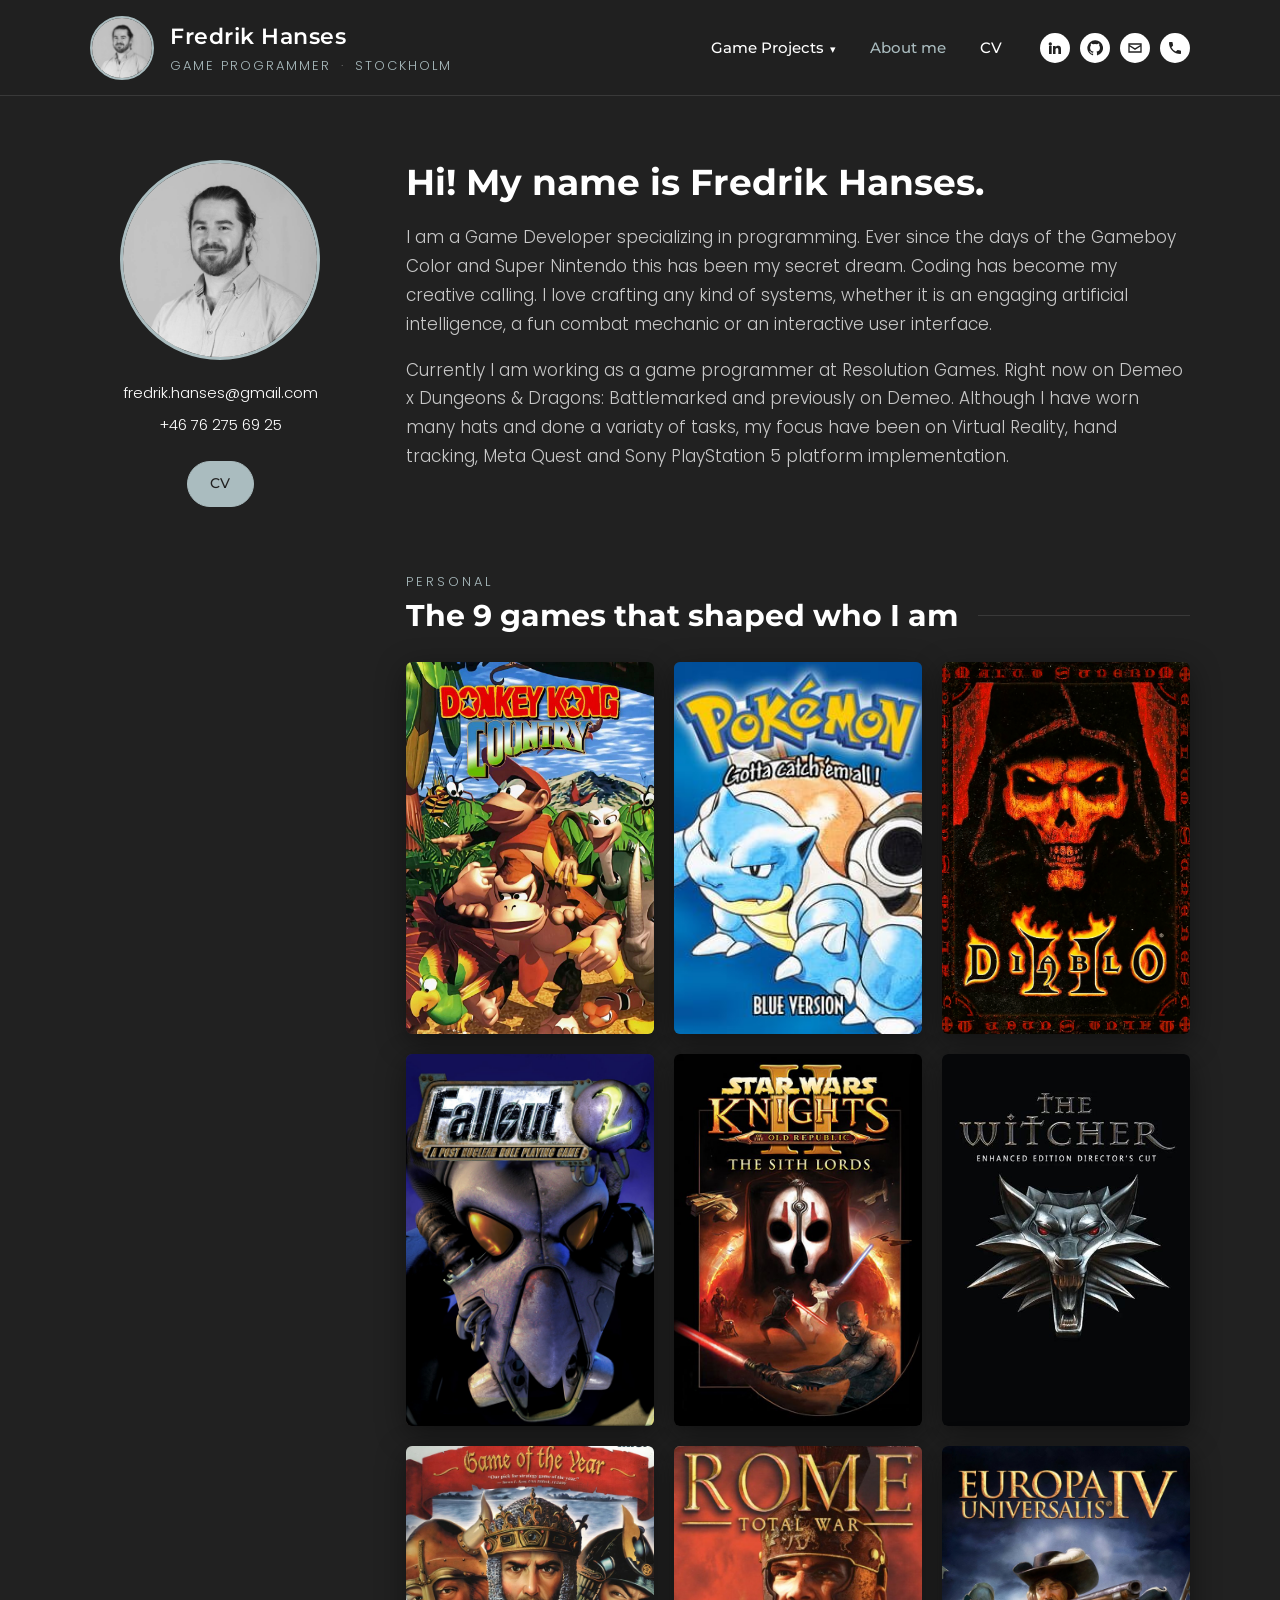
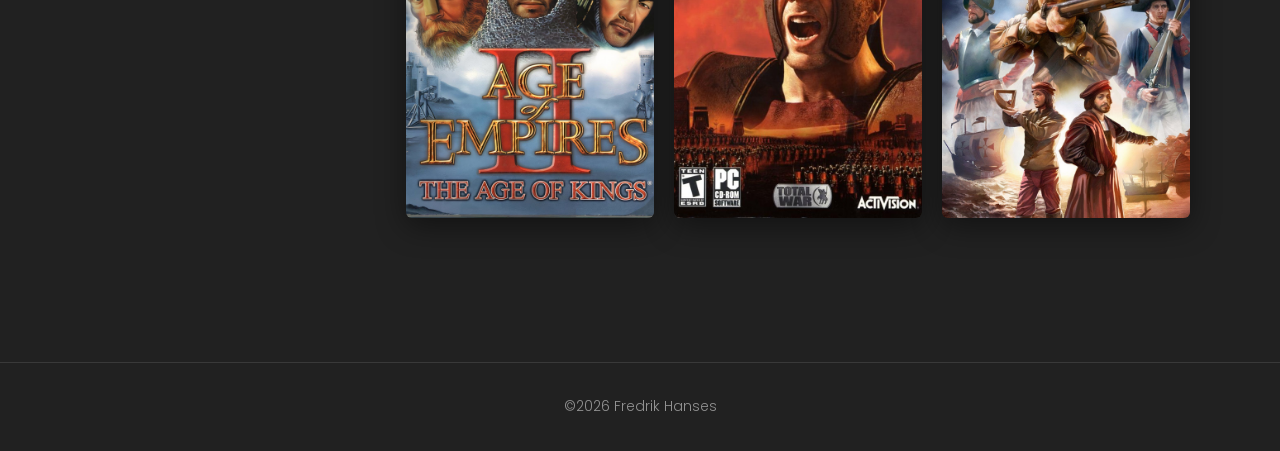
==== about.html @ f8fc28bd "Initial site Co-Authored-By: Claude Opus 5.5 <noreply@anthropic.com> Claude-Session: https://claude." ====
<!DOCTYPE html>
<html lang="en">
<head>
  <meta charset="utf-8">
  <meta name="viewport" content="width=device-width, initial-scale=1">
  <title>About me | Fredrik Hanses</title>
  <meta name="description" content="Studying Video Game Development at Futuregames in Stockholm, Sweden.">
  <link rel="preconnect" href="https://fonts.googleapis.com">
  <link rel="preconnect" href="https://fonts.gstatic.com" crossorigin>
  <link href="https://fonts.googleapis.com/css2?family=Montserrat:wght@400;500;600;700&family=Poppins:wght@200;300;400;600&display=swap" rel="stylesheet">
  <link rel="stylesheet" href="css/style.css">
</head>
<body>
  <div id="site-header"></div>

  <main class="container about">
    <aside class="about-card">
      <img src="assets/images/avatar.jpg" alt="Fredrik Hanses">
      <div class="contact">
        <a href="mailto:fredrik.hanses@gmail.com?subject=Interesting%20Portfolio">fredrik.hanses@gmail.com</a>
        <a href="tel:+46762756925">+46 76 275 69 25</a>
      </div>
      <a class="btn btn-solid" href="assets/cv.pdf" target="_blank" rel="noopener">CV</a>
    </aside>

    <section class="about-text">
      <h1>Hi! My name is Fredrik Hanses.</h1>
      <p>I am a Game Developer specializing in programming. Ever since the days of the Gameboy Color and Super Nintendo this has been my secret dream. Coding has become my creative calling. I love crafting any kind of systems, whether it is an engaging artificial intelligence, a fun combat mechanic or an interactive user interface.</p>
      <p>Currently I am working as a game programmer at Resolution Games. Right now on Demeo x Dungeons &amp; Dragons: Battlemarked and previously on Demeo. Although I have worn many hats and done a variaty of tasks, my focus have been on Virtual Reality, hand tracking, Meta Quest and Sony PlayStation 5 platform implementation.</p>
    </section>

    <section class="my9games" id="my9games">
      <header class="section-head">
        <p class="eyebrow">Personal</p>
        <h2 class="section-title">The 9 games that shaped who I am</h2>        
      </header>
      <div class="project-grid cols-3">
        <figure class="project-card cover"><img src="assets/images/my9games/donkeykongcountry.jpg" alt="Donkey Kong Country cover"><figcaption class="card-label"><h3>Donkey Kong Country</h3></figcaption></figure>
        <figure class="project-card cover"><img src="assets/images/my9games/pokemonblue.png" alt="Pokémon Blue Version cover"><figcaption class="card-label"><h3>Pokémon Blue Version</h3></figcaption></figure>
        <figure class="project-card cover"><img src="assets/images/my9games/diablo2.png" alt="Diablo II cover"><figcaption class="card-label"><h3>Diablo II</h3></figcaption></figure>
        <figure class="project-card cover"><img src="assets/images/my9games/fallout2.jpg" alt="Fallout 2 cover"><figcaption class="card-label"><h3>Fallout 2</h3></figcaption></figure>
        <figure class="project-card cover"><img src="assets/images/my9games/kotor2.jpg" alt="Star Wars: Knights of the Old Republic II cover"><figcaption class="card-label"><h3>Star Wars: Knights of the Old Republic II: The Sith Lords</h3></figcaption></figure>
        <figure class="project-card cover"><img src="assets/images/my9games/witcher.jpg" alt="The Witcher cover"><figcaption class="card-label"><h3>The Witcher: Enhanced Edition Director's Cut</h3></figcaption></figure>
        <figure class="project-card cover"><img src="assets/images/my9games/ageofempires2.jpg" alt="Age of Empires II: The Age of Kings cover"><figcaption class="card-label"><h3>Age of Empires II: The Age of Kings</h3></figcaption></figure>
        <figure class="project-card cover"><img src="assets/images/my9games/rometotalwar.jpg" alt="Rome: Total War cover"><figcaption class="card-label"><h3>Rome: Total War</h3></figcaption></figure>
        <figure class="project-card cover"><img src="assets/images/my9games/europauniversalis4.jpg" alt="Europa Universalis IV cover"><figcaption class="card-label"><h3>Europa Universalis IV</h3></figcaption></figure>
      </div>
    </section>
  </main>

  <div id="site-footer"></div>
  <script src="js/site.js"></script>
</body>
</html>
---- css/style.css ----
/* ==========================================================================
   Fredrik Hanses – portfolio
   Palette and fonts mirror the original Wix theme.
   ========================================================================== */

:root {
  --bg: #212121;
  --bg-raised: #2b2b2b;
  --bg-card: #303030;
  --text: #ffffff;
  --text-muted: #c8c8c8;
  --text-dim: #919191;
  --accent: #aabcbf;
  --accent-strong: #4793a3;
  --accent-light: #90c4cf;
  --border: #393939;

  --font-body: "Poppins", sans-serif;
  --font-heading: "Montserrat", sans-serif;

  --header-h: 96px;
  --max-w: 1100px;
  --radius: 6px;
  --shadow: 0 8px 30px rgba(0, 0, 0, .45);
}

*, *::before, *::after { box-sizing: border-box; }

html { scroll-behavior: smooth; scroll-padding-top: calc(var(--header-h) + 16px); }

body {
  margin: 0;
  background: var(--bg);
  color: var(--text);
  font-family: var(--font-body);
  font-weight: 300;
  line-height: 1.7;
  -webkit-font-smoothing: antialiased;
}

img, video { max-width: 100%; display: block; }
a { color: inherit; text-decoration: none; }
h1, h2, h3, h4 { font-family: var(--font-heading); line-height: 1.25; margin: 0 0 .5em; }
p { margin: 0 0 1em; }
button { font: inherit; color: inherit; }

.container { width: min(var(--max-w), 100% - 40px); margin-inline: auto; }

/* ---------- Missing asset placeholders ---------- */
.missing-asset {
  position: relative;
  background: repeating-linear-gradient(45deg, #2a2a2a 0 12px, #262626 12px 24px);
  border: 1px dashed #555;
  min-height: 120px;
}
.missing-asset::after {
  content: attr(data-missing);
  position: absolute; inset: 0;
  display: grid; place-items: center;
  padding: 8px; text-align: center;
  font-size: 12px; color: var(--text-dim);
  word-break: break-all;
}
img.missing-asset { color: transparent; }
/* A video that failed to load keeps its poster; show a small badge instead of a full overlay. */
.media.missing-asset { min-height: 0; border: 0; }
.media.missing-asset::after {
  inset: 10px auto auto 10px; display: block; padding: 4px 8px;
  background: rgba(0, 0, 0, .75); border-radius: 4px; z-index: 1;
}

/* ==========================================================================
   Header
   ========================================================================== */
.site-header {
  position: sticky; top: 0; z-index: 50;
  height: var(--header-h);
  background: rgba(33, 33, 33, .96);
  backdrop-filter: blur(6px);
  border-bottom: 1px solid var(--border);
}
.site-header .container {
  height: 100%;
  display: flex; align-items: center; gap: 24px;
}

.brand { display: flex; align-items: center; gap: 16px; }
.brand-avatar {
  width: 64px; height: 64px; border-radius: 50%;
  object-fit: cover; border: 2px solid var(--accent);
}
.brand-name { font-family: var(--font-heading); font-size: 22px; font-weight: 600; letter-spacing: .5px; }
.brand-sub { display: flex; gap: 10px; font-size: 13px; color: var(--accent); text-transform: uppercase; letter-spacing: 2px; }
.brand-sub span + span::before { content: "·"; margin-right: 10px; color: var(--text-dim); }

.main-nav { margin-left: auto; }
.main-nav > ul { list-style: none; margin: 0; padding: 0; display: flex; gap: 6px; align-items: center; }
.main-nav a, .main-nav .nav-toggle {
  display: block; padding: 8px 14px;
  font-family: var(--font-heading); font-size: 15px; font-weight: 500;
  background: none; border: 0; cursor: pointer;
  transition: color .2s;
}
.main-nav a:hover, .main-nav .nav-toggle:hover, .main-nav a.active { color: var(--accent); }

.has-dropdown { position: relative; }
.nav-toggle::after { content: "▾"; margin-left: 6px; font-size: 11px; }
.dropdown {
  position: absolute; top: 100%; left: 0; min-width: 200px;
  list-style: none; margin: 0; padding: 8px 0;
  background: var(--bg-raised); border: 1px solid var(--border); border-radius: var(--radius);
  box-shadow: var(--shadow);
  opacity: 0; visibility: hidden; transform: translateY(6px);
  transition: opacity .2s, transform .2s, visibility .2s;
}
.has-dropdown:hover .dropdown,
.has-dropdown:focus-within .dropdown { opacity: 1; visibility: visible; transform: none; }
.dropdown { min-width: 280px; max-height: calc(100vh - var(--header-h) - 20px); overflow: auto; }
.dropdown a { padding: 6px 18px; font-weight: 400; }
.dropdown-heading {
  padding: 12px 18px 4px; font-size: 11px; text-transform: uppercase; letter-spacing: 2px;
  color: var(--accent); border-top: 1px solid var(--border); margin-top: 6px;
}
.dropdown-heading:first-child { border-top: 0; margin-top: 0; }

.social { display: flex; gap: 10px; }
.social a {
  width: 30px; height: 30px; display: grid; place-items: center;
  border-radius: 50%; background: var(--text); color: var(--bg);
  transition: background .2s;
}
.social a:hover { background: var(--accent); }
.social svg { width: 16px; height: 16px; fill: currentColor; }

.menu-button {
  display: none; margin-left: auto;
  width: 44px; height: 44px; background: none; border: 0; cursor: pointer;
}
.menu-button span, .menu-button span::before, .menu-button span::after {
  display: block; width: 26px; height: 2px; background: var(--text); margin: auto;
  position: relative; transition: transform .25s, background .25s;
}
.menu-button span::before, .menu-button span::after { content: ""; position: absolute; left: 0; }
.menu-button span::before { top: -8px; }
.menu-button span::after { top: 8px; }
.nav-open .menu-button span { background: transparent; }
.nav-open .menu-button span::before { transform: translateY(8px) rotate(45deg); }
.nav-open .menu-button span::after { transform: translateY(-8px) rotate(-45deg); }

/* ==========================================================================
   Footer
   ========================================================================== */
.site-footer {
  margin-top: 80px; padding: 32px 0;
  border-top: 1px solid var(--border);
  text-align: center; font-size: 14px; color: var(--text-dim);
}
.site-footer a:hover { color: var(--accent); }

.back-to-top {
  position: fixed; right: 20px; bottom: 20px; z-index: 40;
  width: 44px; height: 44px; border-radius: 50%;
  background: var(--accent-strong); border: 0; cursor: pointer;
  font-size: 20px; box-shadow: var(--shadow);
  opacity: 0; visibility: hidden; transition: opacity .25s, visibility .25s;
}
.back-to-top.show { opacity: 1; visibility: visible; }

/* ==========================================================================
   Buttons
   ========================================================================== */
.btn {
  display: inline-flex; align-items: center; gap: 8px;
  padding: 10px 22px; border-radius: 999px;
  border: 1px solid var(--accent); background: transparent;
  font-family: var(--font-heading); font-size: 14px; font-weight: 500; letter-spacing: .5px;
  cursor: pointer; transition: background .2s, color .2s;
}
.btn:hover, .btn.active { background: var(--accent); color: var(--bg); }
.btn-solid { background: var(--accent); color: var(--bg); }
.btn-solid:hover { background: var(--accent-light); }
.btn-group { display: flex; flex-wrap: wrap; gap: 12px; }

/* ==========================================================================
   Home
   ========================================================================== */
.page-intro { padding: 56px 0 24px; text-align: center; }
.page-intro h1 { font-size: clamp(28px, 4vw, 42px); }
.page-intro p { color: var(--text-muted); max-width: 640px; margin-inline: auto; }

.project-section { margin-bottom: 64px; }
.project-section:first-child { padding-top: 56px; }
.section-head { margin-bottom: 28px; }
.section-title {
  display: flex; align-items: center; gap: 20px;
  font-size: clamp(22px, 3vw, 30px); margin: 4px 0 2px;
}
.section-meta { margin: 0; color: var(--text-muted); font-size: 15px; }.section-title::after { content: ""; flex: 1; height: 1px; background: var(--border); }

.project-grid {
  display: grid; gap: 28px;
  grid-template-columns: repeat(auto-fill, minmax(280px, 1fr));
}
/* 2×2 grid; capped width so the tall posters don't fill several screens. */
.project-grid.cols-2 { grid-template-columns: repeat(2, 1fr); max-width: 760px; margin-inline: auto; }
/* Phones: every project grid is two cards per row. */
@media (max-width: 860px) { .project-grid { grid-template-columns: repeat(2, 1fr); gap: 14px; } }

.project-card {
  position: relative; display: block; overflow: hidden;
  aspect-ratio: 412 / 600; border-radius: var(--radius);
  background: var(--bg-card); box-shadow: var(--shadow);
  transition: transform .3s, opacity .3s;
}
.project-card:hover { transform: translateY(-4px); }
.project-card > img, .project-card > video {
  position: absolute; inset: 0; width: 100%; height: 100%; object-fit: cover;
}
.project-card > video { opacity: 0; transition: opacity .35s; }
.project-card:hover > video.ready, .project-card:focus-visible > video.ready { opacity: 1; }
.project-card .card-label {
  position: absolute; left: 0; right: 0; bottom: 0; padding: 40px 18px 16px;
  background: linear-gradient(transparent, rgba(0,0,0,.85));
  /* The poster art already shows the name, so the label only appears on hover/keyboard focus. */
  opacity: 0; transform: translateY(8px); transition: opacity .25s, transform .25s;
}
.project-card:hover .card-label, .project-card:focus-visible .card-label { opacity: 1; transform: none; }
.card-label h2 { font-size: 20px; margin: 0; }
.card-label .tag { font-size: 12px; color: var(--accent); text-transform: uppercase; letter-spacing: 1.5px; }

/* ==========================================================================
   Game projects list
   ========================================================================== */

.project-row {
  display: grid; grid-template-columns: 1.3fr 1fr; gap: 40px; align-items: center;
  padding: 40px 0; border-bottom: 1px solid var(--border);
}
.project-row-media { position: relative; border-radius: var(--radius); overflow: hidden; aspect-ratio: 16 / 9; background: var(--bg-card); }
.project-row-media img, .project-row-media video { width: 100%; height: 100%; object-fit: cover; }
.project-row-media video { position: absolute; inset: 0; opacity: 0; transition: opacity .35s; }
.project-row-media:hover video.ready, .project-row-media:focus-visible video.ready { opacity: 1; }.project-row h2 { font-size: 30px; }
.project-row .tagline { color: var(--text-muted); }
.engine-logo { height: 40px; width: auto; margin: 12px 0 24px; }
.engine-text { display: inline-block; margin: 12px 0 24px; font-family: var(--font-heading); font-weight: 600; letter-spacing: 2px; color: var(--accent); }

/* ==========================================================================
   About
   ========================================================================== */
.about {
  display: grid; grid-template-columns: 260px 1fr; gap: 56px; padding-top: 64px;
}
.about-card { text-align: center; }
.about-card img { width: 200px; height: 200px; border-radius: 50%; object-fit: cover; margin: 0 auto 20px; border: 3px solid var(--accent); }
.about-card .contact { display: grid; gap: 6px; margin: 16px 0 24px; font-size: 15px; }
.about-card .contact a:hover { color: var(--accent); }
.about-text h1 { font-size: 36px; }
.about-text p { color: var(--text-muted); font-size: 17px; }

/* My 9 Games: sits under the text column; cover art uses the project-card style. */
.my9games { grid-column: 2; margin: 8px 0 64px; }
.project-grid.cols-3 { grid-template-columns: repeat(3, 1fr); gap: 20px; }
/* Every cover card is 2:3; covers with other proportions are cropped to fit. */
.project-card.cover { aspect-ratio: 2 / 3; margin: 0; }
.project-card.cover .card-label { padding: 32px 12px 12px; }
.card-label h3 { font-size: 15px; margin: 0; line-height: 1.3; }

/* ==========================================================================
   Project detail pages
   ========================================================================== */
.game-info {
  display: grid; grid-template-columns: 300px 1fr 280px; gap: 40px; align-items: start;
  grid-template-areas: "poster summary summary" "video video facts";
  padding: 56px 0 72px; border-bottom: 1px solid var(--border);
}
.game-info > .game-poster { grid-area: poster; }
.game-info > .game-summary { grid-area: summary; }
.game-info > .game-video { grid-area: video; margin-top: 0; }
.game-info > .project-facts { grid-area: facts; }
.project-facts { background: var(--bg-raised); border-radius: var(--radius); padding: 24px; font-size: 14px; }
.project-facts h4 { font-size: 13px; text-transform: uppercase; letter-spacing: 2px; color: var(--accent); margin: 0 0 10px; }
.project-facts ul { list-style: none; padding: 0; margin: 0 0 24px; }
.project-facts ul:last-child { margin-bottom: 0; }
.project-facts li { padding: 3px 0; }
.project-facts .group { font-weight: 600; color: var(--text); margin-top: 8px; }
.project-facts .group a { color: var(--text); }
.project-facts li:not(.group) a { color: var(--text-muted); padding-left: 12px; }
.project-facts a:hover { color: var(--accent) !important; }
.project-facts .engine-logo { margin: 6px 0 0; height: 36px; }

.game-poster { border-radius: var(--radius); box-shadow: var(--shadow); aspect-ratio: 460 / 647; object-fit: cover; width: 100%; }
/* Round artwork (e.g. Sumo Dash): show the whole image instead of cropping to poster shape. */
.game-poster.round { aspect-ratio: 1; object-fit: contain; border-radius: 50%; }
.game-summary .eyebrow { margin-bottom: 4px; }
.game-summary h1, .game-summary .summary-more { font-size: clamp(20px, 2.2vw, 26px); font-weight: 400; line-height: 1.5; margin-bottom: 28px; }
.game-summary h1:has(+ .summary-more) { margin-bottom: 16px; }

.eyebrow { font-size: 13px; text-transform: uppercase; letter-spacing: 3px; color: var(--accent); margin: 0; }

.feature { padding: 72px 0; border-bottom: 1px solid var(--border); }
.feature:last-of-type { border-bottom: 0; }
.feature-head { margin-bottom: 36px; }
.feature-head h2 { font-size: clamp(26px, 3vw, 36px); margin: 4px 0 6px; }
.feature-head .tagline { color: var(--text-muted); font-style: italic; margin: 0; }

.feature-item {
  display: grid; grid-template-columns: 640px 1fr; gap: 36px; align-items: start;
  margin-bottom: 48px;
}
.feature-item:last-child { margin-bottom: 0; }
.feature-item.small { grid-template-columns: 440px 1fr; }
.feature-item p { color: var(--text-muted); }
.feature-item p a { color: var(--accent); }
.feature-item p a:hover { text-decoration: underline; }
.feature-item h3 { font-size: 20px; }
.feature-item .btn-group { margin-bottom: 16px; }

.media { position: relative; border-radius: var(--radius); overflow: hidden; background: var(--bg-card); }
.media video, .media img { width: 100%; height: auto; }
.media video { aspect-ratio: 16 / 9; object-fit: cover; }
.media figcaption { padding: 10px 14px; font-size: 13px; color: var(--text-dim); background: var(--bg-raised); }

.youtube { position: relative; aspect-ratio: 16 / 9; background: #000; }
.game-video { margin-top: 28px; }
.youtube img, .youtube iframe { position: absolute; inset: 0; width: 100%; height: 100%; object-fit: cover; border: 0; }
.youtube-play {
  position: absolute; inset: 0; margin: auto; width: 72px; height: 50px; cursor: pointer;
  border: 0; border-radius: 12px; background: rgba(0, 0, 0, .7); transition: background .2s;
}
.youtube-play::before {
  content: ""; position: absolute; inset: 0; margin: auto; width: 0; height: 0;
  border-style: solid; border-width: 10px 0 10px 18px; border-color: transparent transparent transparent #fff;
}
.youtube:hover .youtube-play { background: #f00; }
.youtube.missing-asset { border: 1px dashed #555; }
.youtube.missing-asset::after { inset: 0; display: grid; padding: 8px; background: none; }

.mute-toggle {
  position: absolute; right: 10px; bottom: 10px; z-index: 2;
  width: 34px; height: 34px; border-radius: 50%; border: 0; cursor: pointer;
  background: rgba(0,0,0,.6); display: grid; place-items: center;
}
.mute-toggle svg { width: 18px; height: 18px; fill: #fff; }

.gallery { display: grid; gap: 16px; grid-template-columns: repeat(auto-fill, minmax(200px, 1fr)); }
.gallery.cols-3 { grid-template-columns: repeat(3, 1fr); }
.gallery.stack { grid-template-columns: 1fr; }
/* One large image on top, the rest two per row underneath. */
.gallery.lead { grid-template-columns: repeat(2, 1fr); }
.gallery.lead > figure:first-child { grid-column: 1 / -1; }
.gallery figure { margin: 0; }
.gallery img { width: 100%; border-radius: var(--radius); background: var(--bg-card); cursor: zoom-in; }
.gallery figcaption { font-size: 13px; color: var(--text-dim); margin-top: 6px; text-align: center; }

.zoomable { cursor: zoom-in; }

/* Section dot navigation (right side) */
.section-nav {
  position: fixed; right: 24px; top: 50%; transform: translateY(-50%); z-index: 30;
}
.section-nav ul { list-style: none; margin: 0; padding: 0; display: grid; gap: 14px; }
.section-nav a { display: flex; align-items: center; justify-content: flex-end; gap: 10px; font-size: 13px; }
.section-nav a span {
  opacity: 0; transform: translateX(6px); transition: opacity .2s, transform .2s;
  background: var(--bg-raised); padding: 2px 10px; border-radius: 999px; white-space: nowrap;
}
.section-nav a::after {
  content: ""; width: 10px; height: 10px; border-radius: 50%;
  border: 1px solid var(--accent); background: transparent; transition: background .2s, transform .2s;
}
.section-nav a:hover span, .section-nav a.active span { opacity: 1; transform: none; }
.section-nav a.active::after { background: var(--accent); transform: scale(1.25); }

/* ==========================================================================
   Modal (code popups + image lightbox)
   ========================================================================== */
.modal {
  position: fixed; inset: 0; z-index: 100;
  display: grid; place-items: center; padding: 24px;
  background: rgba(0, 0, 0, .8);
  opacity: 0; visibility: hidden; transition: opacity .2s, visibility .2s;
}
.modal.open { opacity: 1; visibility: visible; }
.modal-dialog {
  position: relative; width: min(1000px, 100%); max-height: 90vh;
  display: flex; flex-direction: column;
  background: #1a1a1a; border: 1px solid var(--border); border-radius: var(--radius); box-shadow: var(--shadow);
}
.modal-header { display: flex; align-items: center; gap: 12px; padding: 14px 20px; border-bottom: 1px solid var(--border); }
.modal-header h2 { font-size: 18px; margin: 0; flex: 1; }
.modal-close, .modal-copy {
  background: none; border: 1px solid var(--border); border-radius: var(--radius);
  padding: 4px 12px; cursor: pointer; font-size: 14px;
}
.modal-close:hover, .modal-copy:hover { border-color: var(--accent); color: var(--accent); }
.modal-body { overflow: auto; padding: 0; }
.modal-body pre {
  margin: 0; padding: 20px; font-size: 13px; line-height: 1.55; tab-size: 4;
  font-family: Consolas, "Cascadia Code", Menlo, monospace; color: #dcdcdc;
}
.modal-body img { max-height: 80vh; margin: auto; }
.modal.image .modal-dialog { width: auto; max-width: 95vw; background: transparent; border: 0; }
.modal.image .modal-header { border: 0; position: absolute; right: 0; top: -48px; }
.modal.image .modal-header h2 { display: none; }

body.modal-open { overflow: hidden; }

/* ==========================================================================
   Responsive
   ========================================================================== */
@media (max-width: 1280px) {
  .section-nav { display: none; }
}

@media (max-width: 1000px) {
  .game-info { grid-template-columns: 240px 1fr 240px; gap: 28px; }
  .feature-item, .feature-item.small { grid-template-columns: 1fr; }
  .project-row { grid-template-columns: 1fr; gap: 20px; }
}

@media (max-width: 860px) {
  :root { --header-h: 76px; }
  .brand-avatar { width: 48px; height: 48px; }
  .brand-name { font-size: 18px; }
  .brand-sub { font-size: 11px; letter-spacing: 1px; }
  .menu-button { display: block; }
  .main-nav, .site-header .social { display: none; }

  /* backdrop-filter makes the header the containing block for fixed children,
     which would shrink the full-screen menu to the header's height. */
  .site-header.nav-open { backdrop-filter: none; background: var(--bg); }
  .nav-open .main-nav, .nav-open .site-header .social { display: flex; }
  .nav-open .main-nav {
    position: fixed; top: var(--header-h); left: 0; right: 0; bottom: 0;
    background: var(--bg); padding: 24px; overflow: auto; flex-direction: column;
  }
  .nav-open .main-nav > ul { flex-direction: column; align-items: stretch; gap: 0; width: 100%; }
  .nav-open .main-nav a, .nav-open .main-nav .nav-toggle { font-size: 20px; padding: 12px 0; }
  .nav-open .dropdown {
    position: static; opacity: 1; visibility: visible; transform: none;
    background: none; border: 0; box-shadow: none; padding: 0 0 0 16px;
    max-height: none; min-width: 0;
  }
  .nav-open .dropdown-heading { padding-left: 0; border: 0; }
  .nav-open .dropdown a { font-size: 16px; padding: 8px 0; }
  .nav-open .site-header .social {
    position: fixed; bottom: 32px; left: 0; right: 0; justify-content: center; z-index: 51;
  }

  .about { grid-template-columns: 1fr; gap: 24px; }
  .my9games { grid-column: auto; }
  .project-grid.cols-3 { gap: 10px; }
  .card-label h3 { font-size: 12px; }
  .game-info { grid-template-columns: 1fr; grid-template-areas: "poster" "summary" "video" "facts"; }
  .game-poster { max-width: 340px; }
  .gallery.cols-3 { grid-template-columns: 1fr; }
}
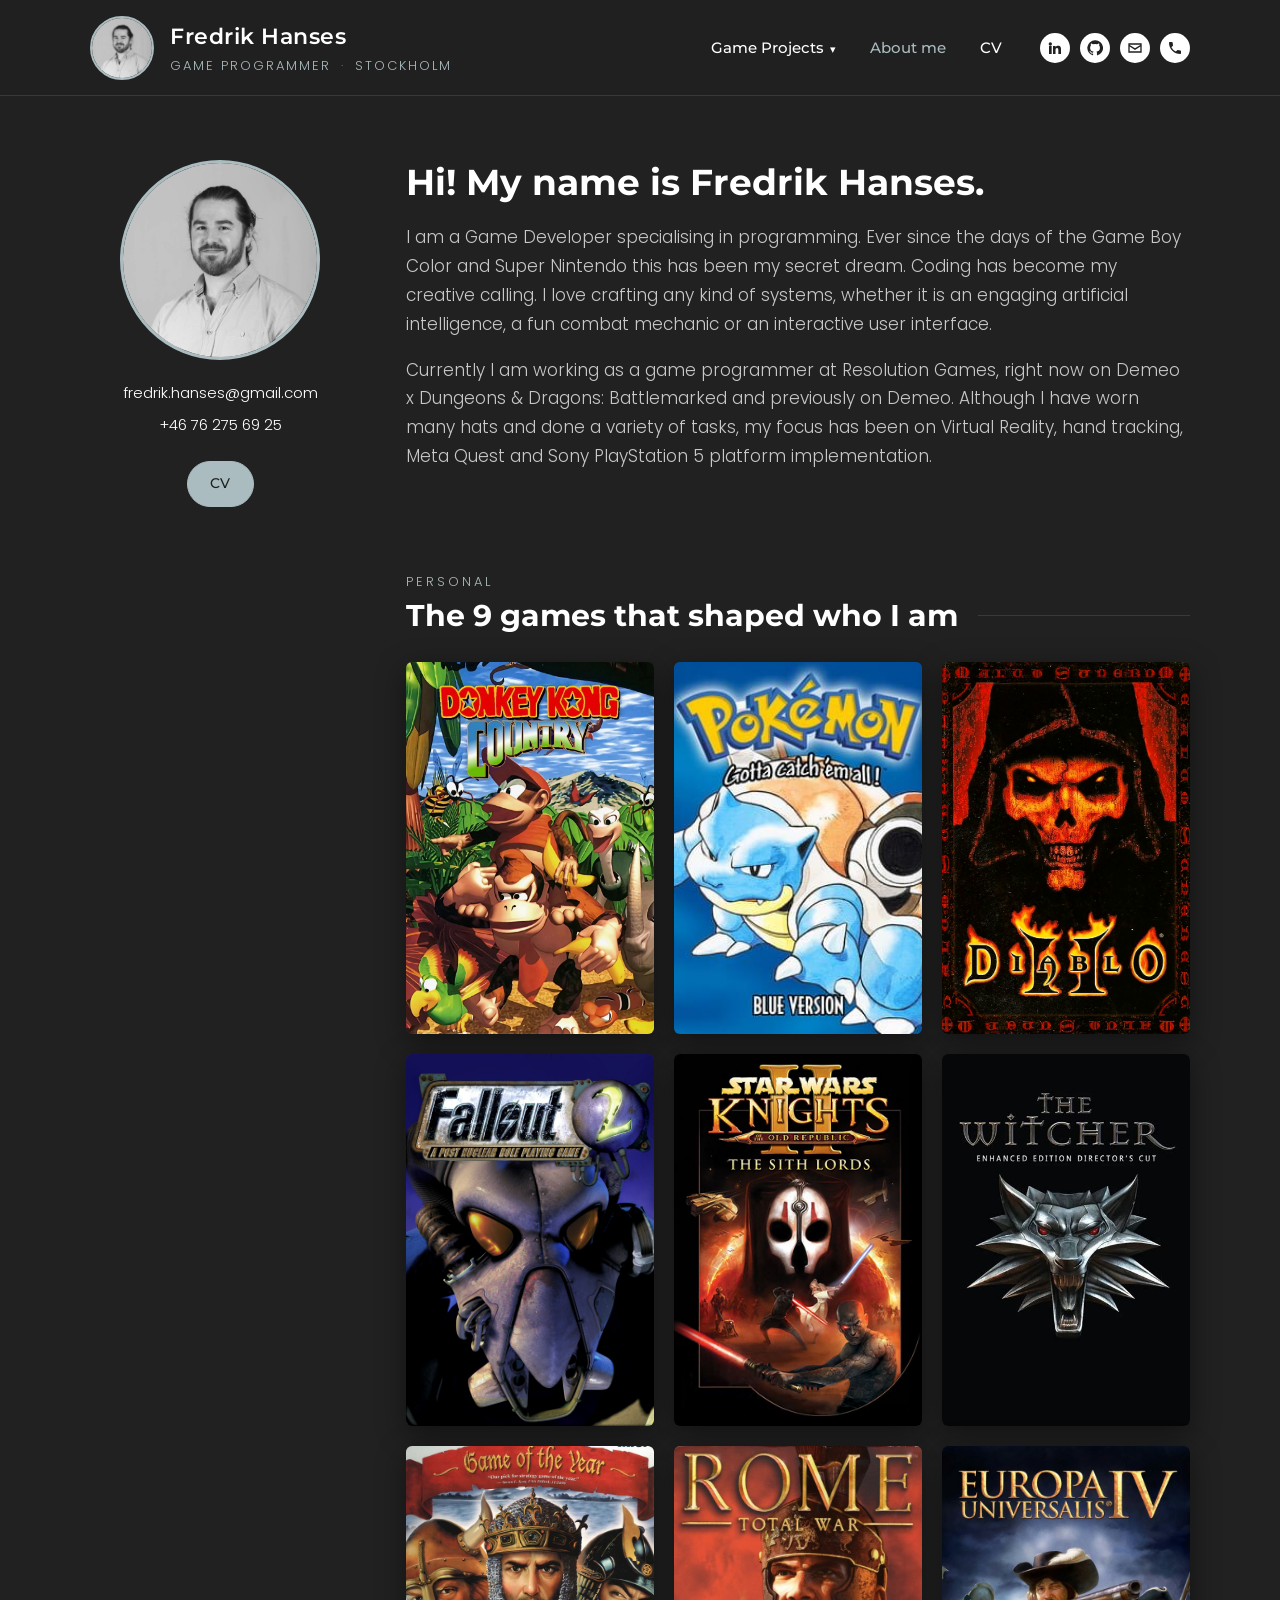
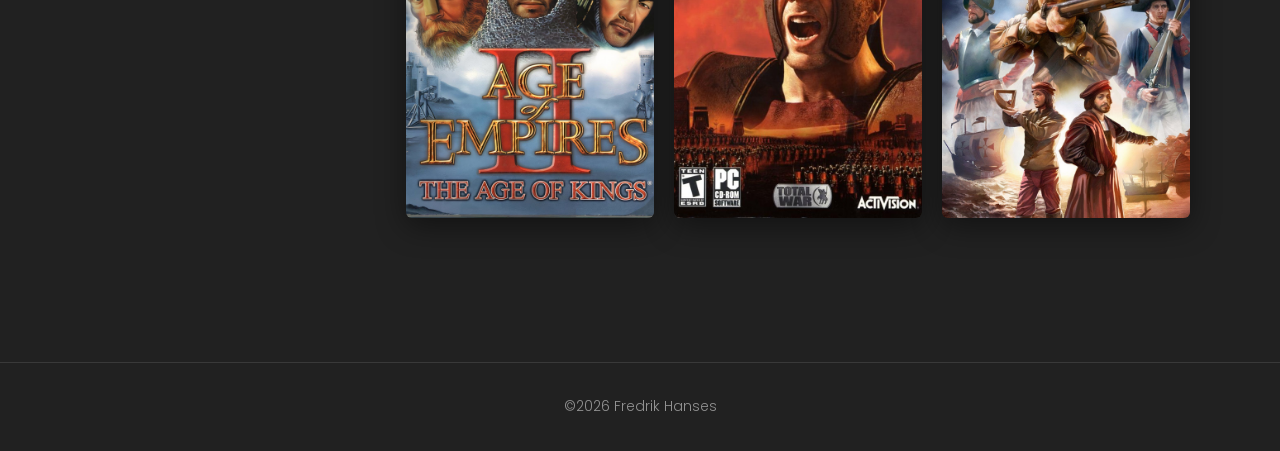
==== commit 3acd3046: "Added front page intro text Text changes" ====
--- a/about.html
+++ b/about.html
@@ -25,8 +25,8 @@
 
     <section class="about-text">
       <h1>Hi! My name is Fredrik Hanses.</h1>
-      <p>I am a Game Developer specializing in programming. Ever since the days of the Gameboy Color and Super Nintendo this has been my secret dream. Coding has become my creative calling. I love crafting any kind of systems, whether it is an engaging artificial intelligence, a fun combat mechanic or an interactive user interface.</p>
-      <p>Currently I am working as a game programmer at Resolution Games. Right now on Demeo x Dungeons &amp; Dragons: Battlemarked and previously on Demeo. Although I have worn many hats and done a variaty of tasks, my focus have been on Virtual Reality, hand tracking, Meta Quest and Sony PlayStation 5 platform implementation.</p>
+      <p>I am a Game Developer specialising in programming. Ever since the days of the Game Boy Color and Super Nintendo this has been my secret dream. Coding has become my creative calling. I love crafting any kind of systems, whether it is an engaging artificial intelligence, a fun combat mechanic or an interactive user interface.</p>
+      <p>Currently I am working as a game programmer at Resolution Games, right now on Demeo x Dungeons &amp; Dragons: Battlemarked and previously on Demeo. Although I have worn many hats and done a variety of tasks, my focus has been on Virtual Reality, hand tracking, Meta Quest and Sony PlayStation 5 platform implementation.</p>
     </section>
 
     <section class="my9games" id="my9games">
--- a/css/style.css
+++ b/css/style.css
@@ -187,6 +187,10 @@
 .page-intro { padding: 56px 0 24px; text-align: center; }
 .page-intro h1 { font-size: clamp(28px, 4vw, 42px); }
 .page-intro p { color: var(--text-muted); max-width: 640px; margin-inline: auto; }
+.home-intro h1 { font-size: clamp(22px, 3vw, 32px); font-weight: 500; max-width: 760px; margin-inline: auto; }
+.home-intro p { max-width: 720px; }
+.home-intro p a { color: var(--accent); }
+.home-intro p a:hover { text-decoration: underline; }
 
 .project-section { margin-bottom: 64px; }
 .project-section:first-child { padding-top: 56px; }
@@ -377,6 +381,7 @@
 .modal {
   position: fixed; inset: 0; z-index: 100;
   display: grid; place-items: center; padding: 24px;
+  grid-template-columns: minmax(0, 1fr); /* long code lines must not widen the popup past the screen */
   background: rgba(0, 0, 0, .8);
   opacity: 0; visibility: hidden; transition: opacity .2s, visibility .2s;
 }
@@ -393,12 +398,31 @@
   padding: 4px 12px; cursor: pointer; font-size: 14px;
 }
 .modal-close:hover, .modal-copy:hover { border-color: var(--accent); color: var(--accent); }
-.modal-body { overflow: auto; padding: 0; }
+.modal-body { overflow: auto; padding: 0; min-height: 0; }
 .modal-body pre {
   margin: 0; padding: 20px; font-size: 13px; line-height: 1.55; tab-size: 4;
-  font-family: Consolas, "Cascadia Code", Menlo, monospace; color: #dcdcdc;
-}
+  font-family: Consolas, "Cascadia Code", Menlo, monospace; color: #aab1bf;
+  background: #141414;
+  min-width: max-content; /* background follows long lines when scrolling sideways */
+}
+
+/* Code colours (One Dark, as on the old Wix site's gist embeds) */
+.modal-body pre code { filter: saturate(150%); }
+.hljs-keyword, .hljs-type, .hljs-meta, .hljs-meta .hljs-keyword { color: #c578dd; }
+.hljs-title, .hljs-title.function_, .hljs-section { color: #61afef; }
+.hljs-string, .hljs-meta .hljs-string, .hljs-char.escape_ { color: #97c279; }
+.hljs-number, .hljs-literal, .hljs-symbol { color: #d19965; }
+.hljs-title.class_, .hljs-class .hljs-title { color: #e4bf7a; }
+.hljs-built_in, .hljs-regexp { color: #56b5c2; }
+.hljs-variable, .hljs-template-variable, .hljs-attr, .hljs-property, .hljs-tag, .hljs-name { color: #df6b75; }
+.hljs-comment, .hljs-quote { color: #5c6370; font-style: italic; }
+.hljs-emphasis { font-style: italic; }
+.hljs-strong { font-weight: 700; }
 .modal-body img { max-height: 80vh; margin: auto; }
+.modal.blueprint .modal-dialog { width: min(1400px, 100%); }
+.modal-body iframe.blueprint { display: block; width: 100%; height: 75vh; border: 0; }
+.modal-body iframe.blueprint.stacked { height: max(258px, 36vh); }
+.modal-body iframe.blueprint + iframe.blueprint { border-top: 1px solid var(--border); }
 .modal.image .modal-dialog { width: auto; max-width: 95vw; background: transparent; border: 0; }
 .modal.image .modal-header { border: 0; position: absolute; right: 0; top: -48px; }
 .modal.image .modal-header h2 { display: none; }
@@ -451,7 +475,16 @@
   .my9games { grid-column: auto; }
   .project-grid.cols-3 { gap: 10px; }
   .card-label h3 { font-size: 12px; }
-  .game-info { grid-template-columns: 1fr; grid-template-areas: "poster" "summary" "video" "facts"; }
-  .game-poster { max-width: 340px; }
+  /* Phones: no poster; the video leads, and the contribution list splits into two columns. */
+  .game-info { grid-template-columns: 1fr; grid-template-areas: "video" "summary" "facts"; }
+  .game-info > .game-poster { display: none; }
+  .project-facts ul.split-cols { display: grid; grid-template-columns: 1fr 1fr; grid-auto-flow: row dense; column-gap: 16px; }
+  .project-facts ul.split-cols > [data-col="1"] { grid-column: 1; }
+  .project-facts ul.split-cols > [data-col="2"] { grid-column: 2; }
+  .project-facts ul.split-cols > [data-col="all"] { grid-column: 1 / -1; }
   .gallery.cols-3 { grid-template-columns: 1fr; }
-}
+
+  .modal { padding: 12px; }
+  .modal-header { padding: 10px 14px; }
+  .modal-body pre { padding: 14px; font-size: 12px; }
+}
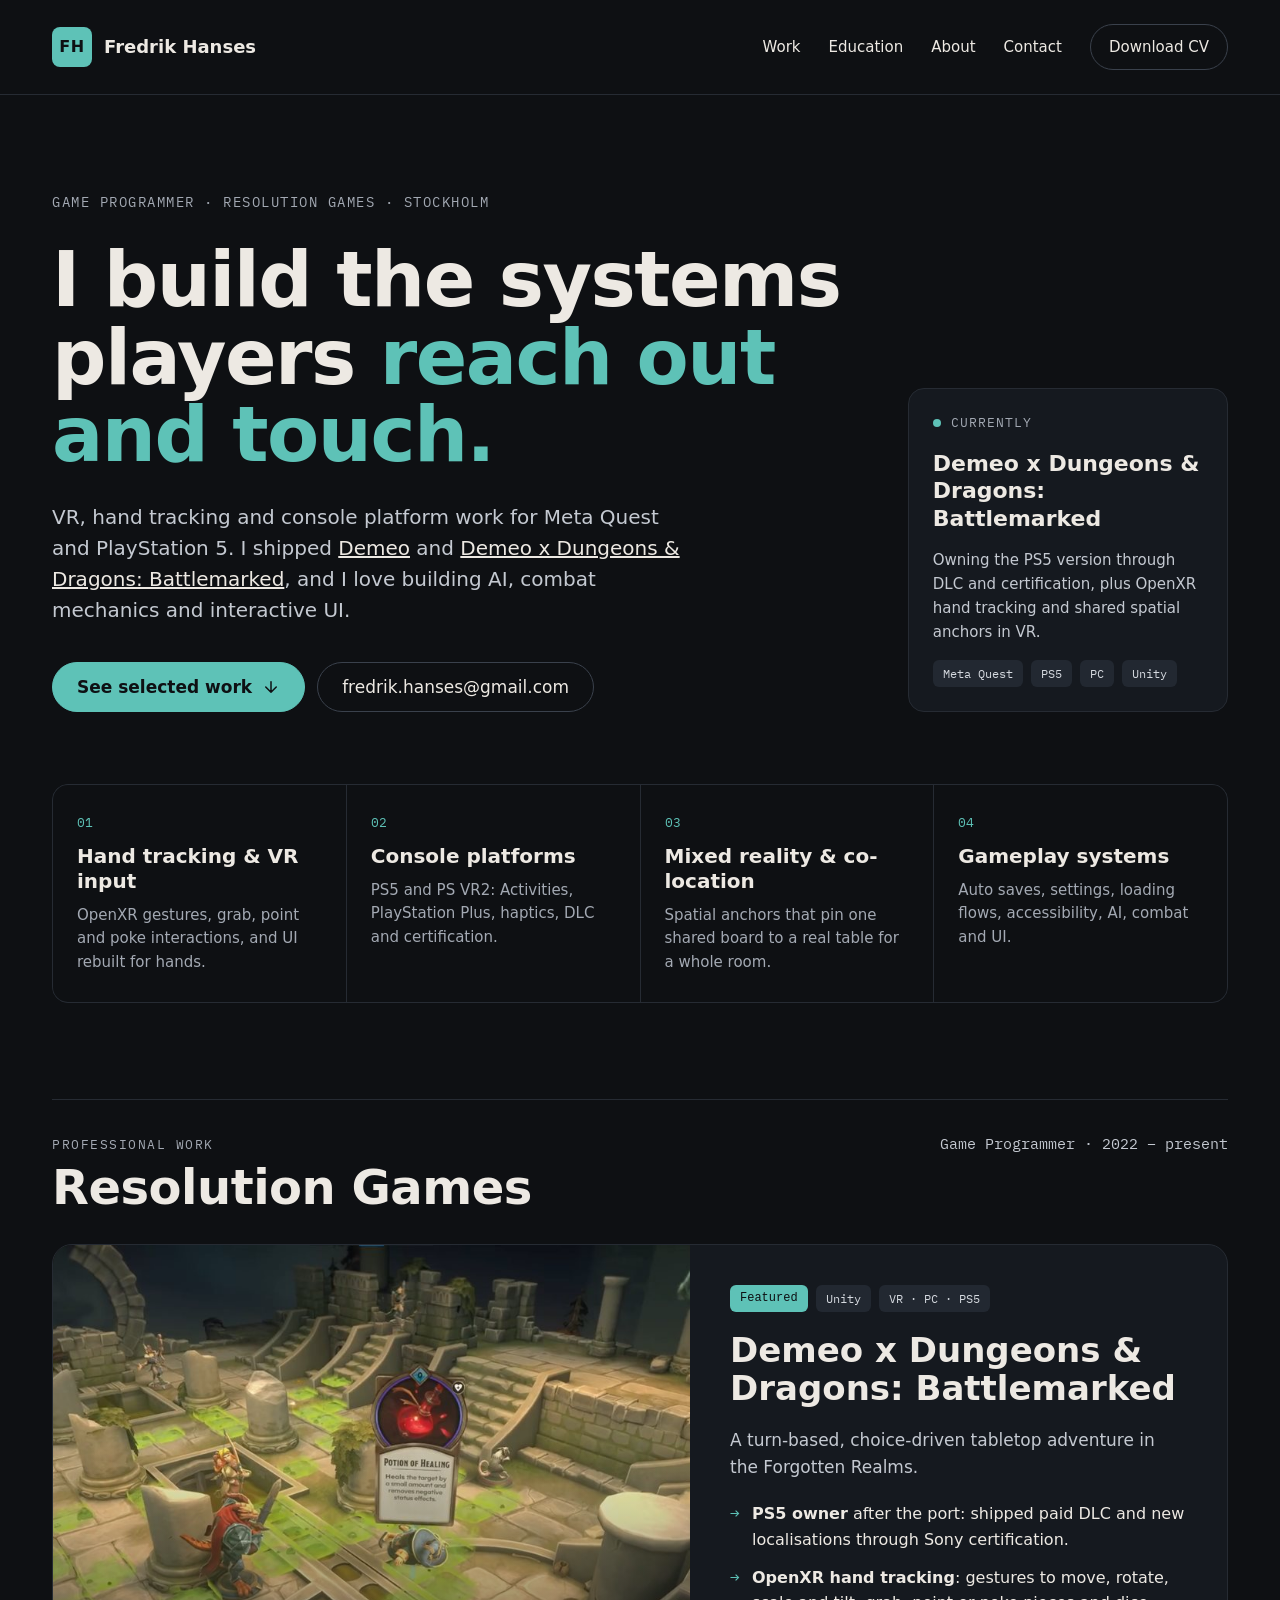
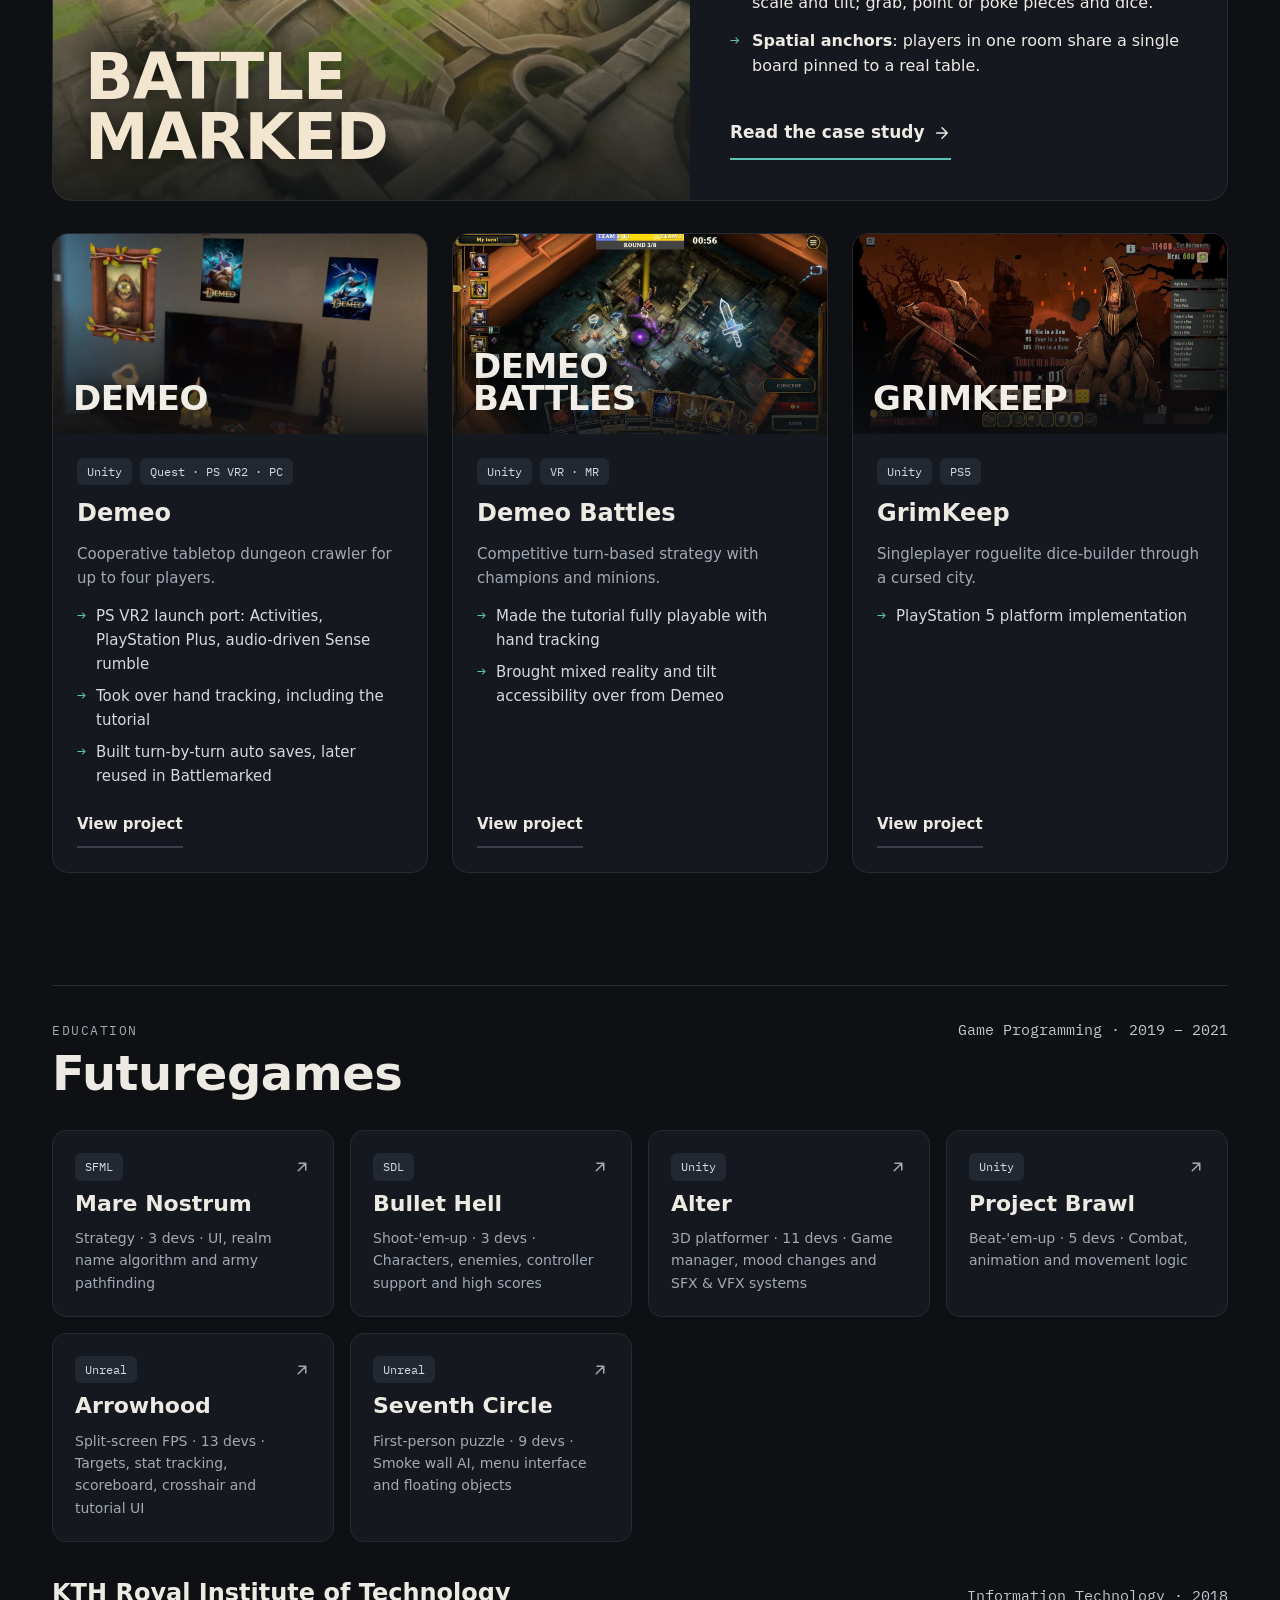
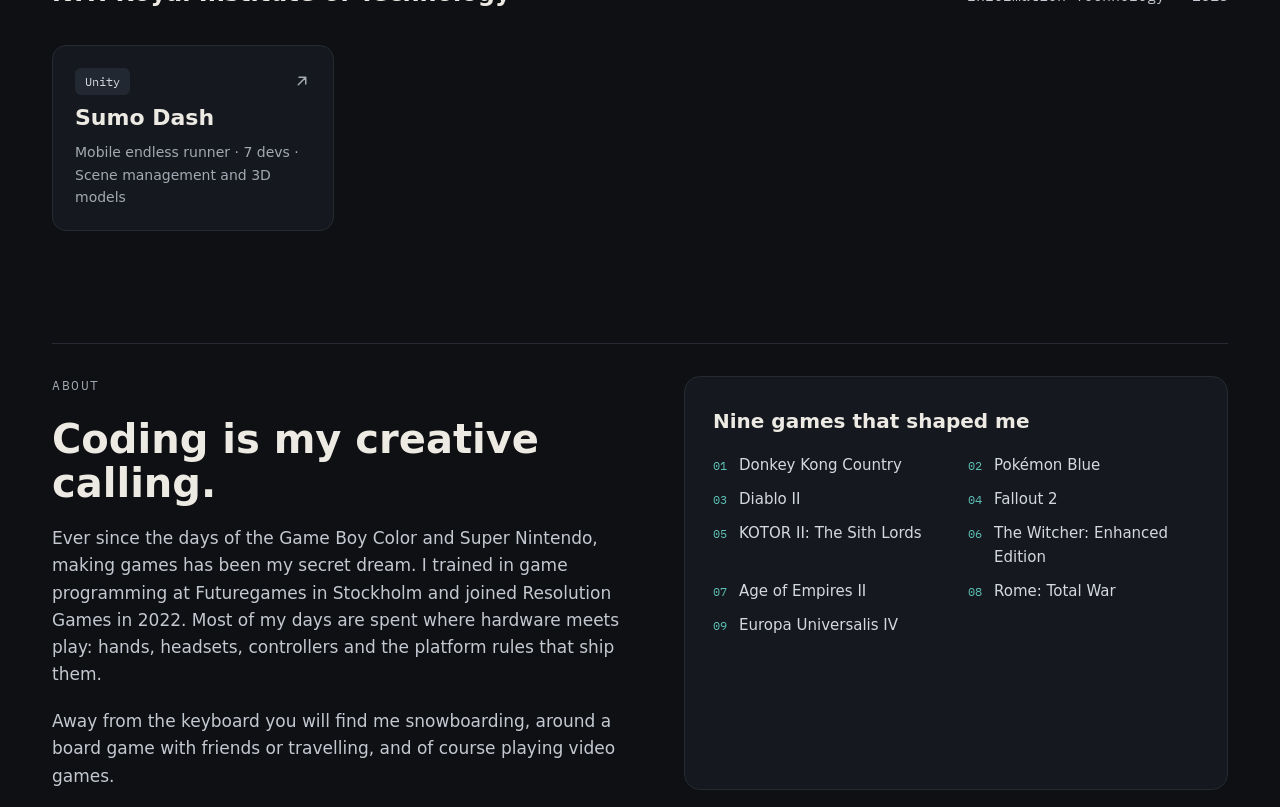
==== commit 4f30ca4d: "Redesign: dark editorial layout from Claude Design New front page with hero, focus areas, work, educ" ====
--- a/about.html
+++ b/about.html
@@ -2,53 +2,12 @@
 <html lang="en">
 <head>
   <meta charset="utf-8">
-  <meta name="viewport" content="width=device-width, initial-scale=1">
-  <title>About me | Fredrik Hanses</title>
-  <meta name="description" content="Studying Video Game Development at Futuregames in Stockholm, Sweden.">
-  <link rel="preconnect" href="https://fonts.googleapis.com">
-  <link rel="preconnect" href="https://fonts.gstatic.com" crossorigin>
-  <link href="https://fonts.googleapis.com/css2?family=Montserrat:wght@400;500;600;700&family=Poppins:wght@200;300;400;600&display=swap" rel="stylesheet">
-  <link rel="stylesheet" href="css/style.css">
+  <title>About · Fredrik Hanses</title>
+  <!-- This page is now a section of the front page; old links land there. -->
+  <meta http-equiv="refresh" content="0; url=index.html#about">
+  <link rel="canonical" href="index.html#about">
 </head>
 <body>
-  <div id="site-header"></div>
-
-  <main class="container about">
-    <aside class="about-card">
-      <img src="assets/images/avatar.jpg" alt="Fredrik Hanses">
-      <div class="contact">
-        <a href="mailto:fredrik.hanses@gmail.com?subject=Interesting%20Portfolio">fredrik.hanses@gmail.com</a>
-        <a href="tel:+46762756925">+46 76 275 69 25</a>
-      </div>
-      <a class="btn btn-solid" href="assets/cv.pdf" target="_blank" rel="noopener">CV</a>
-    </aside>
-
-    <section class="about-text">
-      <h1>Hi! My name is Fredrik Hanses.</h1>
-      <p>I am a Game Developer specialising in programming. Ever since the days of the Game Boy Color and Super Nintendo this has been my secret dream. Coding has become my creative calling. I love crafting any kind of systems, whether it is an engaging artificial intelligence, a fun combat mechanic or an interactive user interface.</p>
-      <p>Currently I am working as a game programmer at Resolution Games, right now on Demeo x Dungeons &amp; Dragons: Battlemarked and previously on Demeo. Although I have worn many hats and done a variety of tasks, my focus has been on Virtual Reality, hand tracking, Meta Quest and Sony PlayStation 5 platform implementation.</p>
-    </section>
-
-    <section class="my9games" id="my9games">
-      <header class="section-head">
-        <p class="eyebrow">Personal</p>
-        <h2 class="section-title">The 9 games that shaped who I am</h2>        
-      </header>
-      <div class="project-grid cols-3">
-        <figure class="project-card cover"><img src="assets/images/my9games/donkeykongcountry.jpg" alt="Donkey Kong Country cover"><figcaption class="card-label"><h3>Donkey Kong Country</h3></figcaption></figure>
-        <figure class="project-card cover"><img src="assets/images/my9games/pokemonblue.png" alt="Pokémon Blue Version cover"><figcaption class="card-label"><h3>Pokémon Blue Version</h3></figcaption></figure>
-        <figure class="project-card cover"><img src="assets/images/my9games/diablo2.png" alt="Diablo II cover"><figcaption class="card-label"><h3>Diablo II</h3></figcaption></figure>
-        <figure class="project-card cover"><img src="assets/images/my9games/fallout2.jpg" alt="Fallout 2 cover"><figcaption class="card-label"><h3>Fallout 2</h3></figcaption></figure>
-        <figure class="project-card cover"><img src="assets/images/my9games/kotor2.jpg" alt="Star Wars: Knights of the Old Republic II cover"><figcaption class="card-label"><h3>Star Wars: Knights of the Old Republic II: The Sith Lords</h3></figcaption></figure>
-        <figure class="project-card cover"><img src="assets/images/my9games/witcher.jpg" alt="The Witcher cover"><figcaption class="card-label"><h3>The Witcher: Enhanced Edition Director's Cut</h3></figcaption></figure>
-        <figure class="project-card cover"><img src="assets/images/my9games/ageofempires2.jpg" alt="Age of Empires II: The Age of Kings cover"><figcaption class="card-label"><h3>Age of Empires II: The Age of Kings</h3></figcaption></figure>
-        <figure class="project-card cover"><img src="assets/images/my9games/rometotalwar.jpg" alt="Rome: Total War cover"><figcaption class="card-label"><h3>Rome: Total War</h3></figcaption></figure>
-        <figure class="project-card cover"><img src="assets/images/my9games/europauniversalis4.jpg" alt="Europa Universalis IV cover"><figcaption class="card-label"><h3>Europa Universalis IV</h3></figcaption></figure>
-      </div>
-    </section>
-  </main>
-
-  <div id="site-footer"></div>
-  <script src="js/site.js"></script>
+  <p><a href="index.html#about">About has moved to the front page.</a></p>
 </body>
 </html>
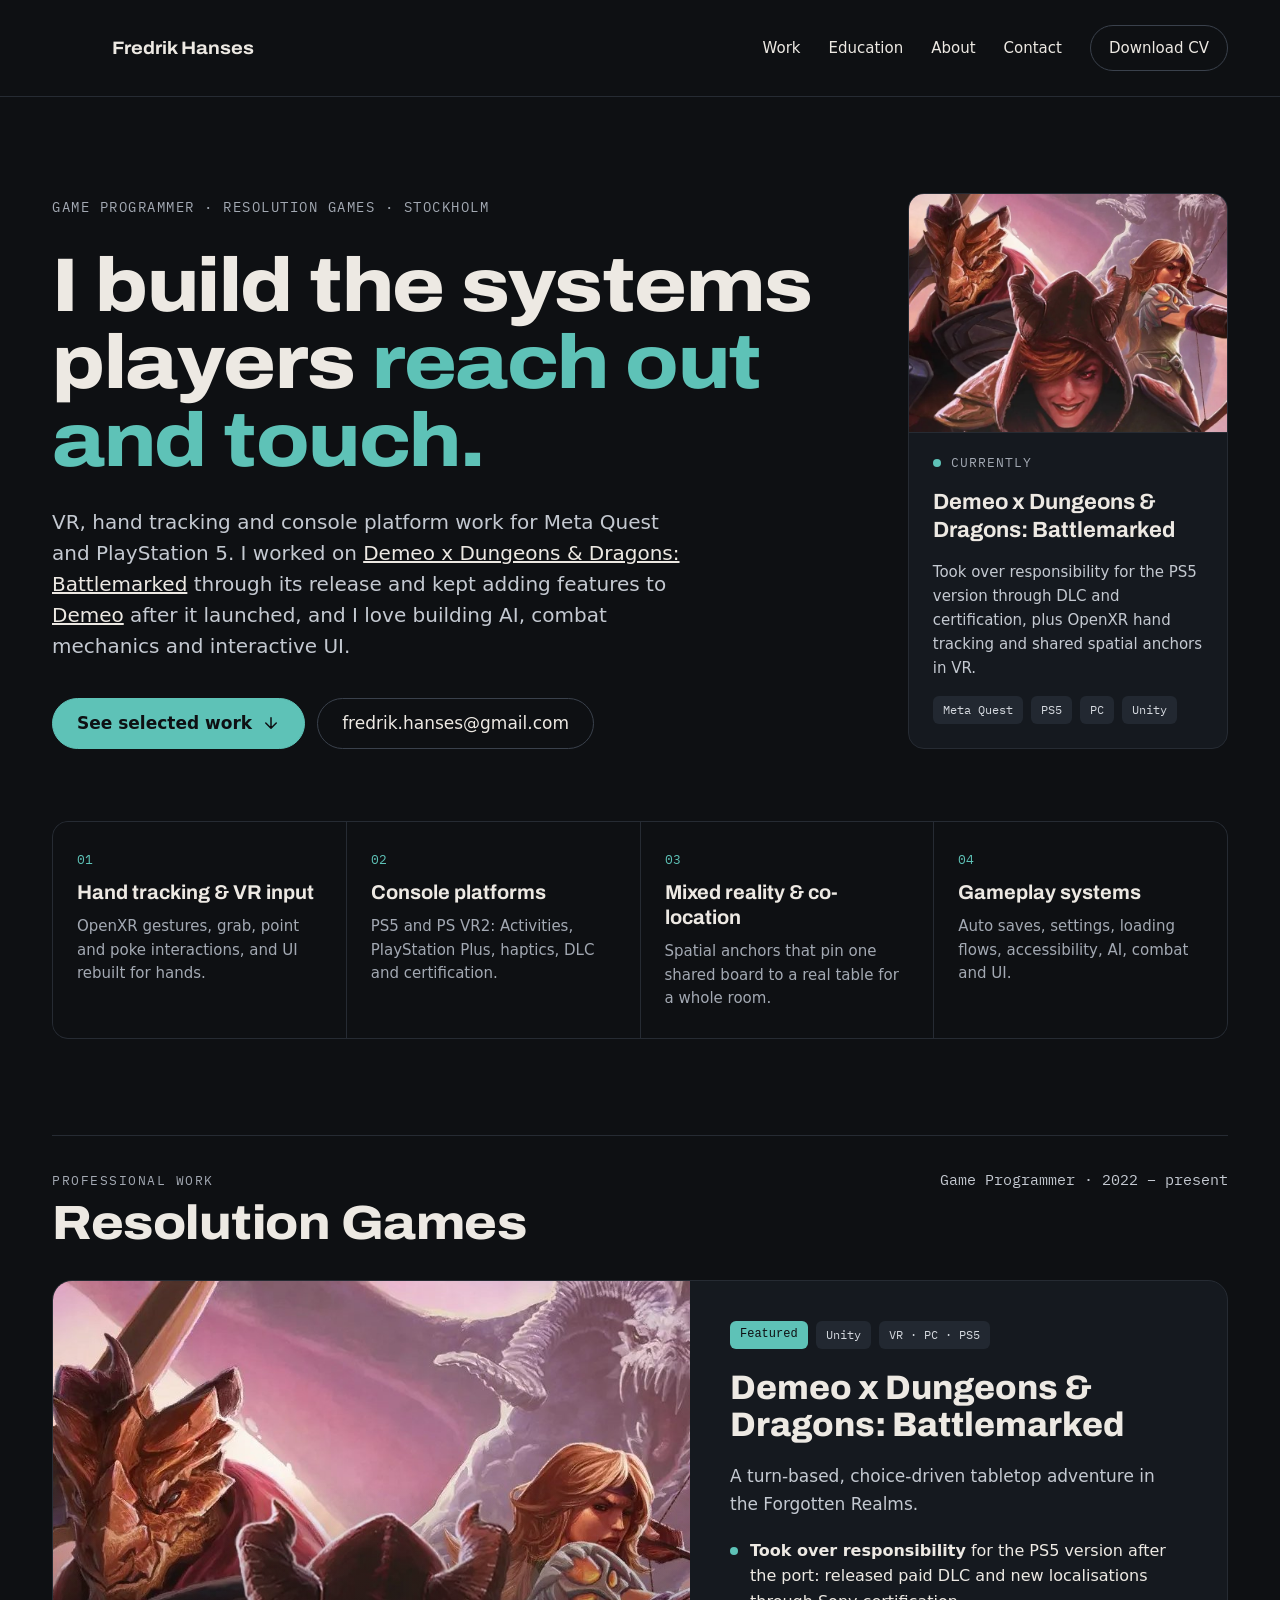
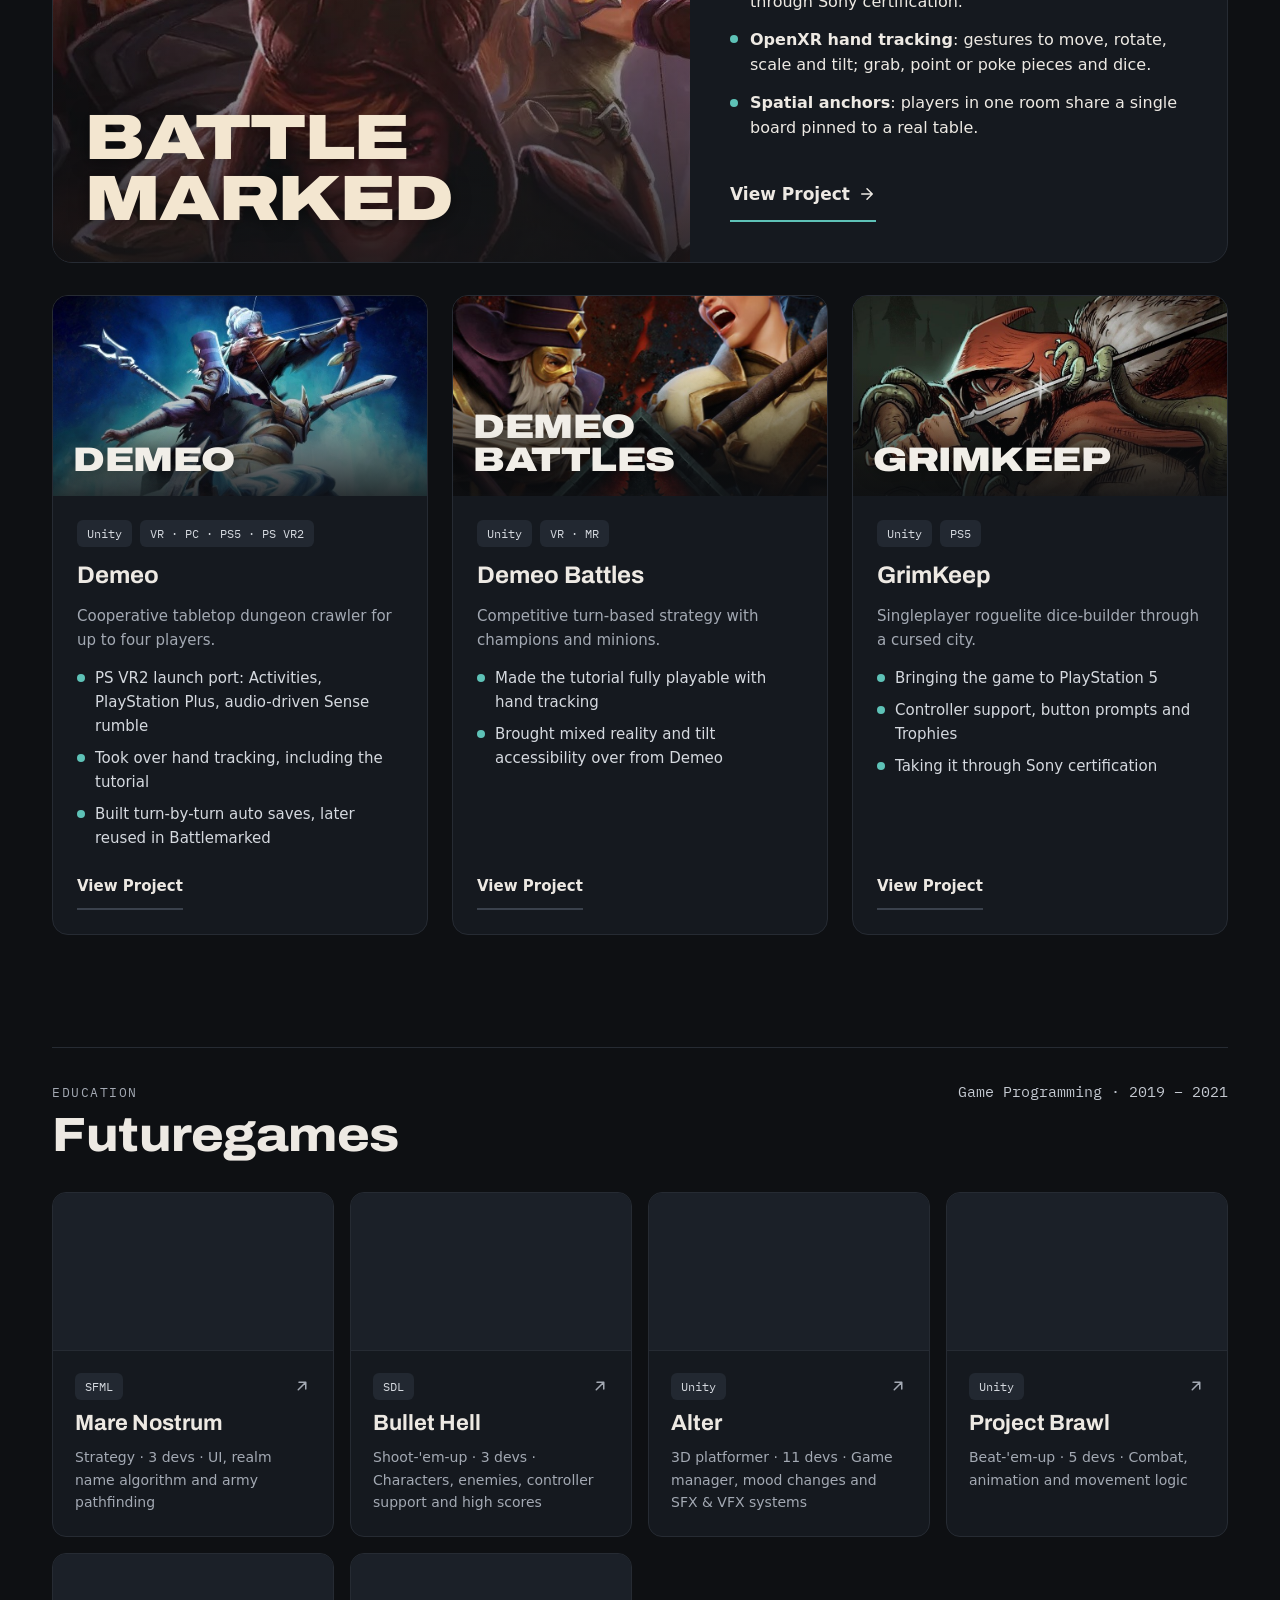
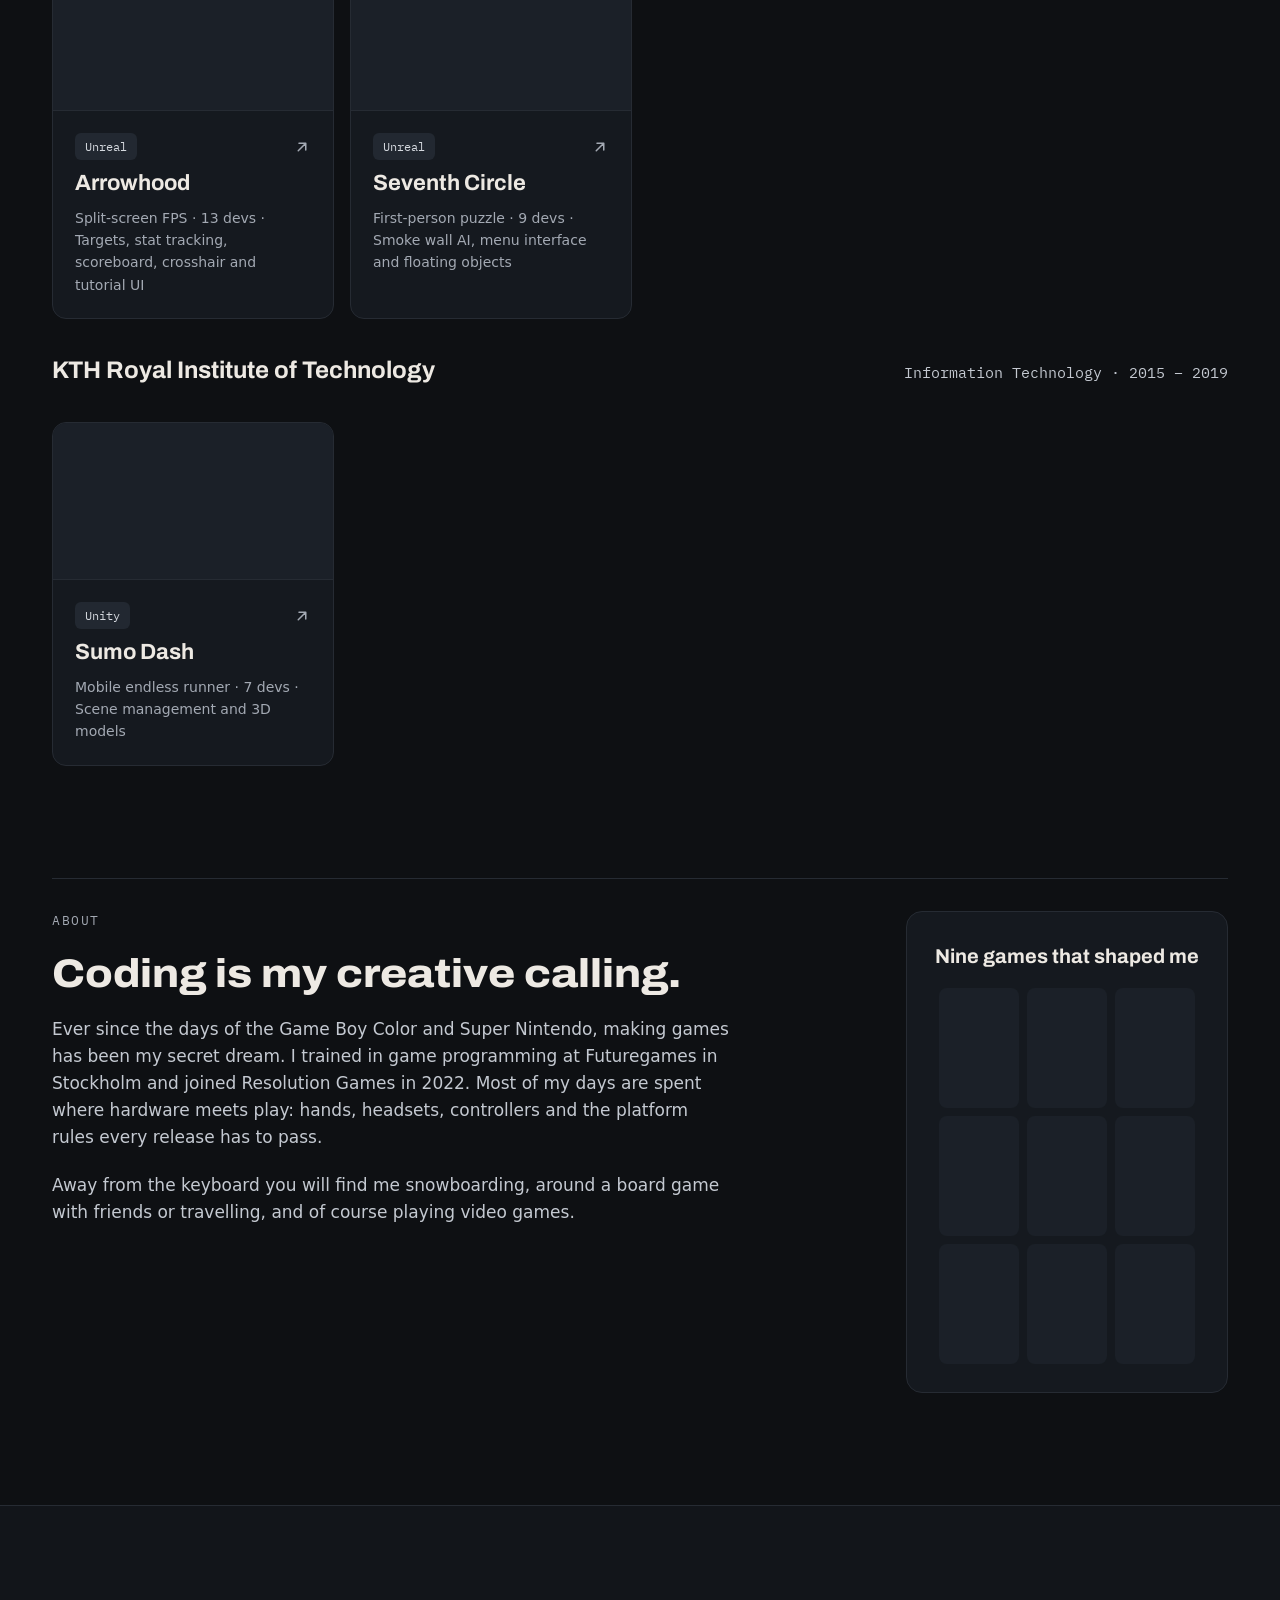
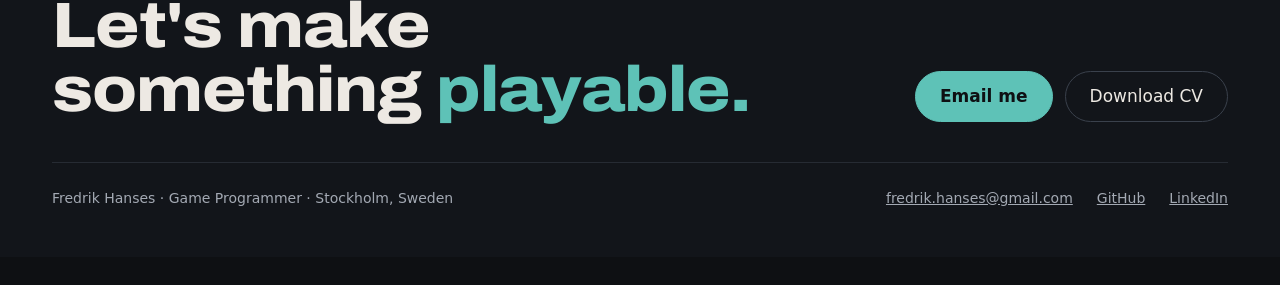
==== commit af8072b4: "Added link previews and favicon" ====
--- a/about.html
+++ b/about.html
@@ -3,6 +3,8 @@
 <head>
   <meta charset="utf-8">
   <title>About · Fredrik Hanses</title>
+  <link rel="icon" type="image/png" href="assets/images/favicon.png">
+  <link rel="apple-touch-icon" href="assets/images/apple-touch-icon.png">
   <!-- This page is now a section of the front page; old links land there. -->
   <meta http-equiv="refresh" content="0; url=index.html#about">
   <link rel="canonical" href="index.html#about">
